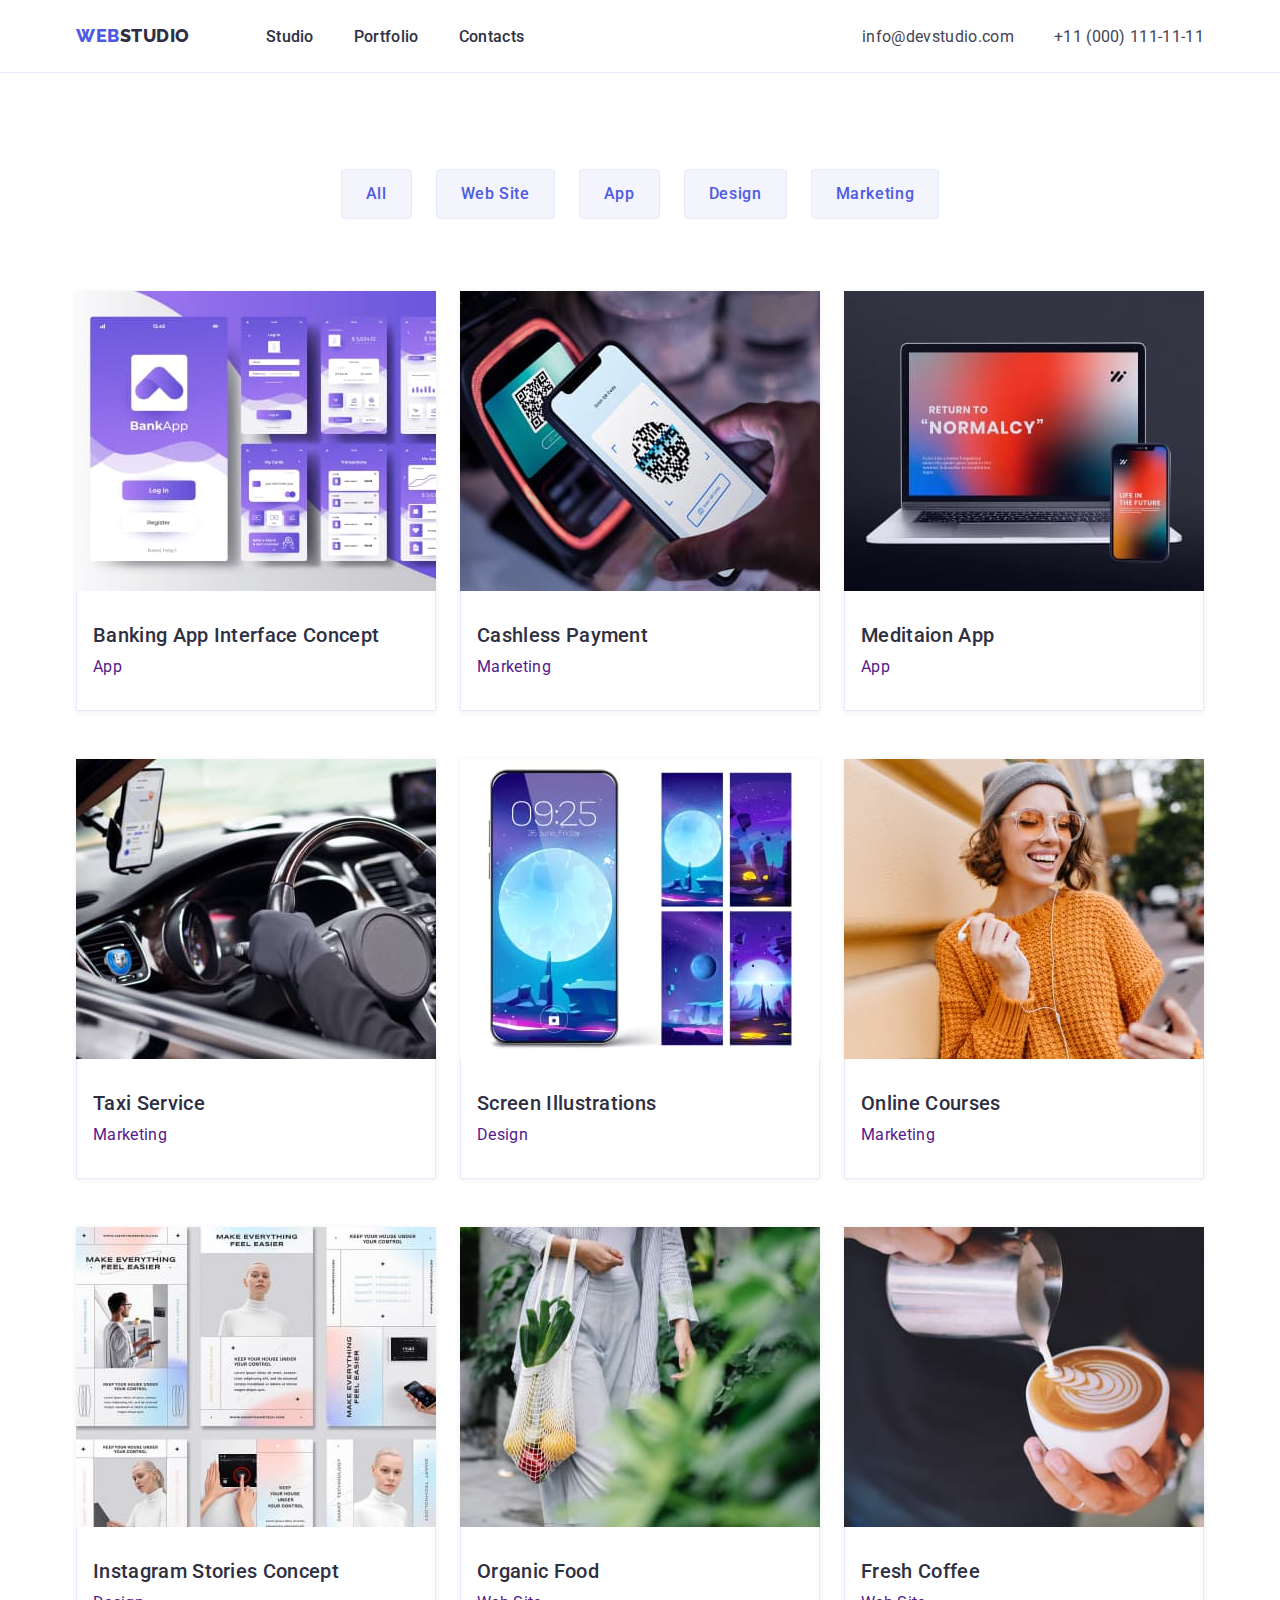
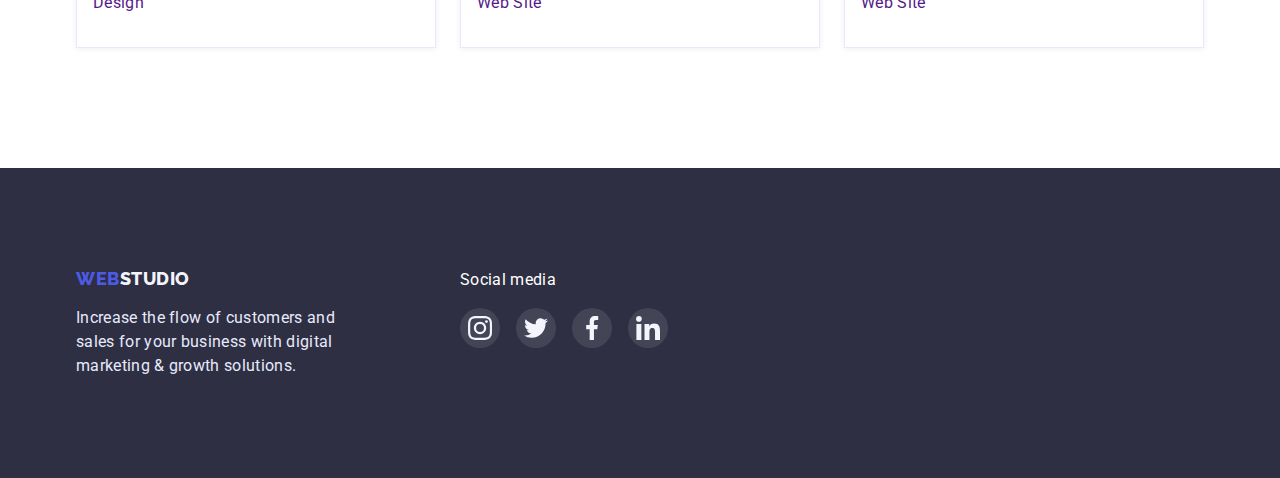
==== portfolio.html @ ed665ac8 "Initial commit" ====
<!DOCTYPE html>
<html lang="en">
  <head>
    <meta charset="UTF-8" />
    <meta http-equiv="X-UA-Compatible" content="IE=edge" />
    <meta name="viewport" content="width=device-width, initial-scale=1.0" />
    <link rel="preconnect" href="https://fonts.googleapis.com" />
    <link rel="preconnect" href="https://fonts.gstatic.com" crossorigin />
    <link
      href="https://fonts.googleapis.com/css2?family=Roboto:wght@400;500;700&family=Raleway:wght@800&display=swap"
      rel="stylesheet"
    />
    <link
      rel="stylesheet"
      href="https://cdnjs.cloudflare.com/ajax/libs/modern-normalize/1.0.0/modern-normalize.min.css"
    />
    <link rel="stylesheet" href="css/styles.css" />
    <title>Portfolio</title>
  </head>
  <body class="body">
    <header class="header">
      <div class="container flex-header">
        <!--Navigation-->
        <a class="header-logo-left" href="."
          >Web<span class="header-logo-right">Studio</span></a
        >
        <nav class="navigation">
          <!--Logo-->

          <ul class="nav-ul">
            <li><a class="nav-a" href=".">Studio</a></li>
            <li><a class="nav-a" href="portfolio.html">Portfolio</a></li>
            <li><a class="nav-a" href="">Contacts</a></li>
          </ul>
        </nav>
        <address class="address">
          <ul class="address-ul">
            <li>
              <a class="address-a" href="mailto:info@devstudio.com"
                >info@devstudio.com</a
              >
            </li>
            <li>
              <a class="address-a" href="tel:+110001111111"
                >+11 (000) 111-11-11</a
              >
            </li>
          </ul>
        </address>
      </div>
    </header>
    <main class="portfolio-main">
      <!-- Hero -->
      <section class="portfolio-section-hero section">
        <div class="container">
          <h1 class="visually-hidden">Portfolio</h1>
          <!-- buttons -->
          <ul class="portfolio-hero-btns section-flex">
            <li>
              <button class="portfolio-hero-btn" type="button">All</button>
            </li>
            <li>
              <button class="portfolio-hero-btn" type="button">Web Site</button>
            </li>
            <li>
              <button class="portfolio-hero-btn" type="button">App</button>
            </li>
            <li>
              <button class="portfolio-hero-btn" type="button">Design</button>
            </li>
            <li>
              <button class="portfolio-hero-btn" type="button">
                Marketing
              </button>
            </li>
          </ul>
          <!-- images -->
          <ul class="portfolio-hero-ul">
            <li class="portfolio-hero-items">
              <a class="portfolio-hero-a" href="">
                <img
                  class="portfolio-hero-img"
                  src="./images/portfolio/img-portfolio1.jpg"
                  alt="Banking App Interface"
                />
                <div class="portfolio-hero-text">
                  <h2 class="portfolio-hero-h2">
                    Banking App Interface Concept
                  </h2>
                  <p class="portfolio-hero-p">App</p>
                </div>
              </a>
            </li>
            <li class="portfolio-hero-items">
              <a class="portfolio-hero-a" href="">
                <img
                  class="portfolio-hero-img"
                  src="./images/portfolio/img-portfolio2.jpg"
                  alt="Cashless payment"
                />
                <div class="portfolio-hero-text">
                  <h2 class="portfolio-hero-h2">Cashless Payment</h2>
                  <p class="portfolio-hero-p">Marketing</p>
                </div>
              </a>
            </li>
            <li class="portfolio-hero-items">
              <a class="portfolio-hero-a" href="">
                <img
                  class="portfolio-hero-img"
                  src="./images/portfolio/img-portfolio3.jpg"
                  alt="Title pages mediation app"
                />
                <div class="portfolio-hero-text">
                  <h2 class="portfolio-hero-h2">Meditaion App</h2>
                  <p class="portfolio-hero-p">App</p>
                </div>
              </a>
            </li>
            <li class="portfolio-hero-items">
              <a class="portfolio-hero-a" href="">
                <img
                  class="portfolio-hero-img"
                  src="./images/portfolio/img-portfolio4.jpg"
                  alt="Taxi cab"
                />
                <div class="portfolio-hero-text">
                  <h2 class="portfolio-hero-h2">Taxi Service</h2>
                  <p class="portfolio-hero-p">Marketing</p>
                </div>
              </a>
            </li>
            <li class="portfolio-hero-items">
              <a class="portfolio-hero-a" href="">
                <img
                  class="portfolio-hero-img"
                  src="./images/portfolio/img-portfolio5.jpg"
                  alt="Screen Illustration"
                />
                <div class="portfolio-hero-text">
                  <h2 class="portfolio-hero-h2">Screen Illustrations</h2>
                  <p class="portfolio-hero-p">Design</p>
                </div>
              </a>
            </li>
            <li class="portfolio-hero-items">
              <a class="portfolio-hero-a" href="">
                <img
                  class="portfolio-hero-img"
                  src="./images/portfolio/img-portfolio6.jpg"
                  alt="Smiling girl"
                />
                <div class="portfolio-hero-text">
                  <h2 class="portfolio-hero-h2">Online Courses</h2>
                  <p class="portfolio-hero-p">Marketing</p>
                </div>
              </a>
            </li>
            <li class="portfolio-hero-items">
              <a class="portfolio-hero-a" href="">
                <img
                  class="portfolio-hero-img"
                  src="./images/portfolio/img-portfolio7.jpg"
                  alt="Instagram images"
                />
                <div class="portfolio-hero-text">
                  <h2 class="portfolio-hero-h2">Instagram Stories Concept</h2>
                  <p class="portfolio-hero-p">Design</p>
                </div>
              </a>
            </li>
            <li class="portfolio-hero-items">
              <a class="portfolio-hero-a" href="">
                <img
                  class="portfolio-hero-img"
                  src="./images/portfolio/img-portfolio8.jpg"
                  alt="Girl carrying fruit"
                />
                <div class="portfolio-hero-text">
                  <h2 class="portfolio-hero-h2">Organic Food</h2>
                  <p class="portfolio-hero-p">Web Site</p>
                </div>
              </a>
            </li>
            <li class="portfolio-hero-items">
              <a class="portfolio-hero-a" href="">
                <img
                  class="portfolio-hero-img"
                  src="./images/portfolio/img-portfolio9.jpg"
                  alt="Cup of fresh Coffee"
                />
                <div class="portfolio-hero-text">
                  <h2 class="portfolio-hero-h2">Fresh Coffee</h2>
                  <p class="portfolio-hero-p">Web Site</p>
                </div>
              </a>
            </li>
          </ul>
        </div>
      </section>
    </main>
    <footer class="footer">
      <div class="container flex-footer">
        <div class="footer-text flex-column">
          <!--Logo-->
          <a class="footer-logo-left" href="."
            >Web<span class="footer-logo-right">Studio</span></a
          >
          <p class="footer-p">
            Increase the flow of customers and sales for your business with
            digital marketing & growth solutions.
          </p>
        </div>
        <div class="footer-social flex-column">
          <p class="footer-social-p">Social media</p>
          <ul class="footer-social-ul">
            <li class="footer-social-item">
              <a
                class="footer-social-links social-links flex-center"
                href="https://instagram.com/"
                aria-label="Instagram link"
                target="_blank"
                rel="noreferrer noopener"
              >
                <svg class="footer-social-icon">
                  <use href="./images/icons.svg#icon-instagram-2"></use>
                </svg>
              </a>
            </li>
            <li class="footer-social-item">
              <a
                class="footer-social-links social-links flex-center"
                href="https://twitter.com/"
                aria-label="Twitter link"
                target="_blank"
                rel="noreferrer noopener"
              >
                <svg class="footer-social-icon">
                  <use href="./images/icons.svg#icon-twitter-1"></use>
                </svg>
              </a>
            </li>
            <li class="footer-social-item">
              <a
                class="footer-social-links social-links flex-center"
                href="https://facebook.com/"
                aria-label="Facebook link"
                target="_blank"
                rel="noreferrer noopener"
              >
                <svg class="footer-social-icon">
                  <use href="./images/icons.svg#icon-facebook-1"></use>
                </svg>
              </a>
            </li>
            <li class="footer-social-item">
              <a
                class="footer-social-links social-links flex-center"
                href="https://linkedin.com/"
                aria-label="Linkedin link"
                target="_blank"
                rel="noreferrer noopener"
              >
                <svg class="footer-social-icon">
                  <use href="./images/icons.svg#icon-linkedin-1"></use>
                </svg>
              </a>
            </li>
          </ul>
        </div>
      </div>
    </footer>
  </body>
</html>
---- css/styles.css ----
/* variables */
:root {
  --col-iris: #4d5ae5;
  --col-ocean: #404bbf;
  --col-navy-blue: #2e2f42;
  --col-green: #31d0aa;
  --col-slate: #434455;
  --col-light-slate: #8e8f99;
  --col-cornflower: #e7e9fc;
  --col-cloud: #f4f4fd;
  --col-navy-blue-modal: rgba(46, 47, 66, 0.4);
  --col-grey: rgba(46, 47, 66, 0.7);
  --col-white: #ffffff;
  --col-background: #e5e5e5;
  --col-btn-shadow: rgba(0, 0, 0, 0.15);
  --col-btn-shadow1: rgba(0, 0, 0, 0.12);
  --col-btn-shadow2: rgba(0, 0, 0, 0.08);
  --col-btn-shadow3: rgba(0, 0, 0, 0.1);
  --col-background-footer: rgba(255, 255, 255, 0.1);
  --col-navy-blue-shadow1: rgba(46, 47, 66, 0.08);
  --col-navy-blue-shadow2: rgba(46, 47, 66, 0.16);
  --cont-max-width: 1440px;
  --cont-width: 1158px;
  --cont-padding-left: 15px;
  --cont-padding-right: 15px;
  --sect-flex-gap: 24px;
}
/* margin 0 */
h1,
h2,
h3,
p {
  margin: 0;
}
/* ul flex */
ul {
  margin: 0;
  padding: 0;
  display: flex;
  list-style: none;
}
/* images */
img {
  display: block;
}
/* container */
.container {
  width: var(--cont-width);
  padding-left: var(--cont-padding-left);
  padding-right: var(--cont-padding-right);
  margin-left: auto;
  margin-right: auto;
}
/* flex-column */
.flex-column {
  display: flex;
  flex-direction: column;
  justify-content: center;
}
.flex-center {
  display: flex;
  justify-content: center;
  align-items: center;
}
/* flex-header */
.flex-header {
  display: flex;
  align-items: baseline;
}
/* for sections */
.section {
  padding: 120px 0px;
}

.section-flex {
  gap: var(--sect-flex-gap);
}

/* body */
.body {
  font-family: "Roboto", sans-serif;
  letter-spacing: 0.02em;
  color: var(--col-slate);
}
/* header */
.header {
  border-bottom: 1px solid var(--col-cornflower);
  padding-top: 24px;
  padding-bottom: 24px;
}

/* logo */
.header-logo-left {
  font-family: "Raleway", sans-serif;
  font-weight: 800;
  font-size: 18px;
  line-height: calc(24 / 18);
  letter-spacing: 0.03em;
  text-transform: uppercase;
  text-decoration: none;
  color: var(--col-iris);
  margin-right: 76px;
}
.header-logo-right {
  color: var(--col-navy-blue);
}
/* nav */
.navigation {
  margin-right: auto;
}
.nav-ul {
  gap: 40px;
}
.nav-a {
  font-weight: 500;
  line-height: calc(24 / 18);
  color: var(--col-navy-blue);
  text-decoration: none;
}
.nav-a:hover,
.nav-a:focus {
  color: var(--col-ocean);
}

/* address */
.address-ul {
  gap: 40px;
}

.address-a {
  font-style: normal;
  text-decoration: none;
  color: var(--col-slate);
}
.address-a:focus,
.address-a:hover {
  color: var(--col-ocean);
}
/* index */
/* main */
/* index hero */
.index-section-hero {
  background-color: var(--col-grey);
  background-image: linear-gradient(
      to right,
      rgba(46, 47, 66, 0.7),
      rgba(46, 47, 66, 0.7)
    ),
    url(../images/index/hero/img-hero-bg.jpg);
  background-repeat: no-repeat;
  background-position: center;
  background-size: cover;
  max-width: var(--cont-max-width);
  margin-left: auto;
  margin-right: auto;
  padding: 188px 0px;
}
.index-hero-h1 {
  width: 494px;
  color: var(--col-white);
  text-align: center;
  font-size: 56px;
  line-height: calc(60 / 56);
  margin-right: auto;
  margin-left: auto;
  margin-bottom: 48px;
}
.index-hero-btn {
  font-family: inherit;
  color: var(--col-white);
  cursor: pointer;
  background-color: var(--col-iris);
  font-weight: 500;
  line-height: calc(24 / 16);
  letter-spacing: 0.04em;
  box-shadow: 0px 4px 4px var(--col-btn-shadow);
  border: none;
  border-radius: 4px;
  padding: 16px 32px;
  display: block;
  margin-right: auto;
  margin-left: auto;
}
.index-hero-btn:focus,
.index-hero-btn:hover {
  background-color: var(--col-ocean);
}
.visually-hidden {
  position: absolute;
  width: 1px;
  height: 1px;
  margin: -1px;
  border: 0;
  padding: 0;

  white-space: nowrap;
  clip-path: inset(100%);
  clip: rect(0 0 0 0);
  overflow: hidden;
}
/* index section1 strategy*/

.index-section-strategy-ul {
}
.index-section-strategy-item {
  line-height: calc(24 / 16);
  flex-basis: calc(
    (
        var(--cont-width) - var(--cont-padding-left) - var(--cont-padding-right) -
          var(--sect-flex-gap) * 3
      ) / 4
  );
  gap: 8px;
}

.index-section-strategy-icon-bg {
  background-color: var(--col-cloud);
  border-radius: 4px;
  width: 100%;
  height: 112px;
}
.index-section-strategy-icon {
  width: 64px;
  height: 64px;
}
.index-section-strategy-h3 {
  font-weight: 500;
  font-size: 20px;
  line-height: calc(24 / 20);
  color: var(--col-navy-blue);
}
.index-section-work {
  padding-top: 0px;
}
/* index section2 work */
.index-section-work-h2 {
  font-size: 36px;
  line-height: calc(40 / 36);
  text-align: center;
  text-transform: capitalize;
  color: var(--col-navy-blue);
  margin-bottom: 72px;
}
.index-section-work-ul {
}
.index-section-work-item {
  border: 1px solid var(--col-cornflower);
  flex-basis: calc(
    (
        var(--cont-width) - var(--cont-padding-left) - var(--cont-padding-right) -
          var(--sect-flex-gap) * 2
      ) / 3
  );
}
.index-section-work-img-work {
  width: 360px;
  height: 300px;
}
/* index section3 team */
.index-section-team {
  background-color: var(--col-cloud);
}
.index-section-team-h2 {
  font-size: 36px;
  line-height: calc(40 / 36);
  text-align: center;
  text-transform: capitalize;
  margin-bottom: 72px;
}
.index-section-team-cards {
}
.index-section-team-cards-item {
  background-color: var(--col-white);
  box-shadow: 0px 1px 6px var(--col-navy-blue-shadow1),
    0px 1px 1px var(--col-navy-blue-shadow2),
    0px 2px 1px var(--col-navy-blue-shadow1);
  border-radius: 0px 0px 4px 4px;
  flex-basis: calc(
    (
        var(--cont-width) - var(--cont-padding-left) - var(--cont-padding-right) -
          var(--sect-flex-gap) * 3
      ) / 4
  );
}
.index-section-team-cards-img {
  width: 264px;
  height: 260px;
}
.index-section-team-cards-text {
  padding: 32px 0;
  align-items: center;
  gap: 8px;
}
.index-section-team-cards-h3 {
  font-weight: 500;
  font-size: 20px;
  line-height: calc(24 / 20);
  text-align: center;
  color: var(--col-navy-blue);
}
.index-section-team-cards-p {
  line-height: calc(24 / 16);
  text-align: center;
}
.index-section-team-cards-links {
  justify-content: center;
}
.index-section-team-cards-links-item {
  width: 40px;
  height: 40px;
}
.index-section-team-cards-link {
  background-color: var(--col-iris);
}
.index-section-team-cards-link:focus,
.index-section-team-cards-link:hover {
  background-color: var(--col-ocean);
}
/* icons social*/
.social-links {
  text-decoration: none;
  width: 100%;
  height: 100%;
  border-radius: 50%;
}
.index-section-team-icon {
  width: 16px;
  height: 16px;
}
/* Section4 Customers */
.index-section-customers {
  padding-top: 130px;
}
.index-section-customers-ul {
  justify-content: center;
}
.index-section-customers-item {
  width: 168px;
  height: 88px;
}
.index-section-customers-h2 {
  font-size: 36px;
  line-height: calc(40 / 36);
  text-align: center;
  text-transform: capitalize;
  color: var(--col-navy-blue);
  margin-bottom: 72px;
}
.index-section-customers-link {
  text-decoration: none;
  width: 100%;
  height: 100%;
  border: 1px solid var(--col-light-slate);
  color: var(--col-light-slate);
  border-radius: 4px;
}
.index-section-customers-link:focus,
.index-section-customers-link:hover {
  border: 1px solid var(--col-ocean);
  color: var(--col-ocean);
}
.index-section-customers-svg {
  width: 104px;
  height: 56px;
  fill: currentColor;
}
/* footer */

.footer {
  background-color: var(--col-navy-blue);
  padding: 100px 0px;
}
.flex-footer {
  display: flex;
  align-items: baseline;
  gap: 120px;
}
/* text */
.footer-text {
  width: 264px;
  gap: 16px;
}
.footer-logo-left {
  font-family: "Raleway", sans-serif;
  font-weight: 800;
  font-size: 18px;
  line-height: calc(22 / 18);
  letter-spacing: 0.03em;
  text-transform: uppercase;
  text-decoration: none;
  color: var(--col-iris);
  display: block;
}
.footer-logo-right {
  color: var(--col-cloud);
}

.footer-p {
  color: var(--col-cornflower);
  line-height: calc(24 / 16);
}
/* social */
.footer-social {
  gap: 16px;
}
.footer-social-ul {
  gap: 16px;
}
.footer-social-item {
  width: 40px;
  height: 40px;
}
.footer-social-p {
  font-size: 16px;
  line-height: calc(24 / 16);
  font-weight: 500px;
  color: var(--col-white);
  text-align: left;
}
.footer-social-links {
  background-color: var(--col-background-footer);
}
.footer-social-links:focus,
.footer-social-links:hover {
  background-color: var(--col-green);
}
.footer-social-icon {
  width: 24px;
  height: 24px;
}
/* portfolio */
/* main */
/* hero */
.portfolio-section-hero {
  padding-top: 96px;
}
.portfolio-hero-btns {
  justify-content: center;
  margin-bottom: 72px;
}
.portfolio-hero-btn {
  font-family: inherit;
  font-weight: 500;
  font-size: 16px;
  line-height: calc(24 / 16);
  letter-spacing: 0.04em;
  color: var(--col-iris);
  cursor: pointer;
  background-color: var(--col-cloud);
  border: 1px solid var(--col-cornflower);
  border-radius: 4px;
  padding: 12px 24px;
}
.portfolio-hero-btn:focus,
.portfolio-hero-btn:hover {
  color: var(--col-white);
  background-color: var(--col-ocean);
  box-shadow: 0px 2px 2px var(--col-btn-shadow1),
    0px 2px 1px var(--col-btn-shadow2), 0px 3px 1px var(--col-btn-shadow3);
}
.portfolio-hero-ul {
  flex-wrap: wrap;
  gap: 48px var(--sect-flex-gap);
}
.portfolio-hero-items {
  flex-basis: calc(
    (
        var(--cont-width) - var(--cont-padding-left) - var(--cont-padding-right) -
          var(--sect-flex-gap) * 2
      ) / 3
  );
}

.portfolio-hero-a {
  text-decoration: none;
  display: block;
  box-shadow: 0 1px 6px var(--col-navy-blue-shadow1);
}
.portfolio-hero-a:focus,
.portfolio-hero-a:hover {
  box-shadow: 0 2px 1px var(--col-navy-blue-shadow1),
    0 1px 1px var(--col-navy-blue-shadow2),
    0 1px 6px var(--col-navy-blue-shadow1);
}

.portfolio-hero-img {
  width: 360px;
  height: 300px;
}
.portfolio-hero-text {
  border-left: 1px solid var(--col-cornflower);
  border-right: 1px solid var(--col-cornflower);
  border-bottom: 1px solid var(--col-cornflower);
  padding-top: 32px;
  padding-bottom: 31.2px;
  padding-left: 16px;
  display: flex;
  flex-direction: column;
  justify-content: center;
  gap: 8px;
}
.portfolio-hero-h2 {
  font-weight: 500;
  font-size: 20px;
  line-height: calc(24 / 20);
  color: var(--col-navy-blue);
}
.portfolio-hero-p {
  line-height: calc(24 / 16);
}
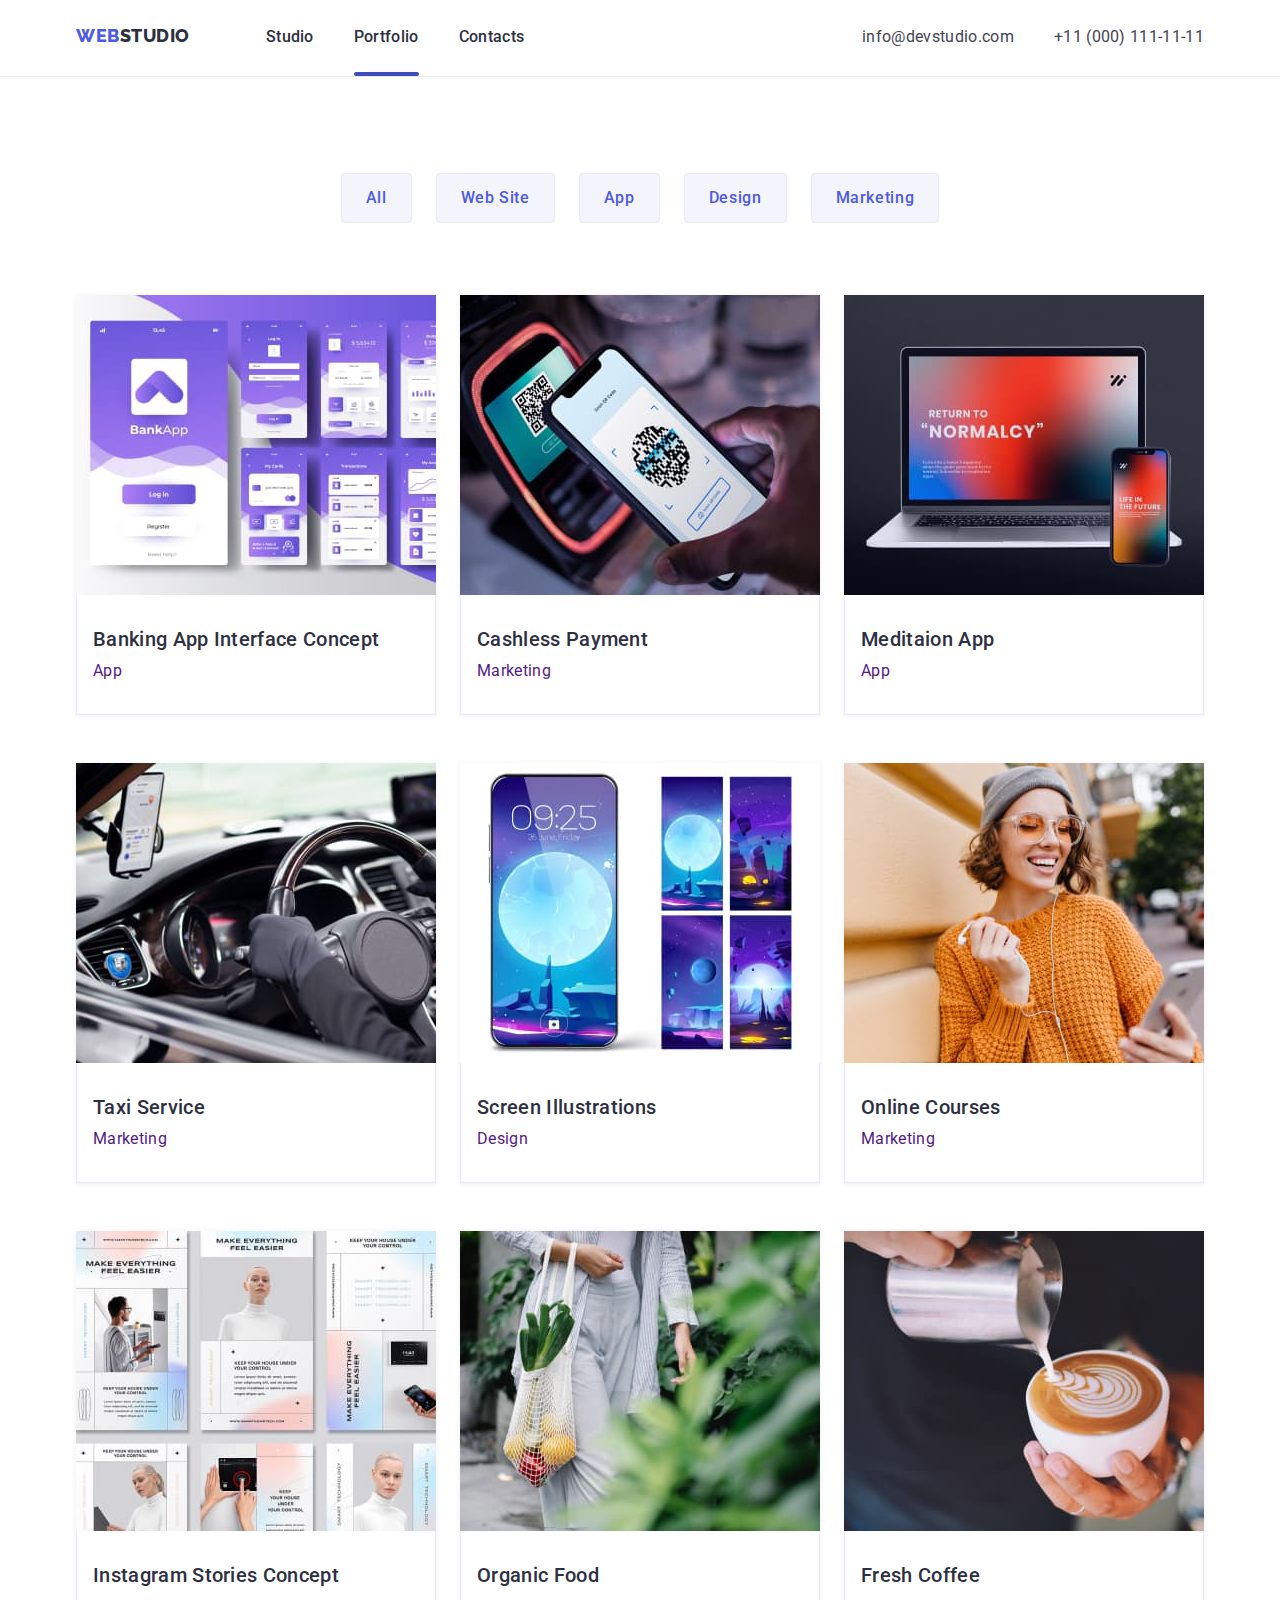
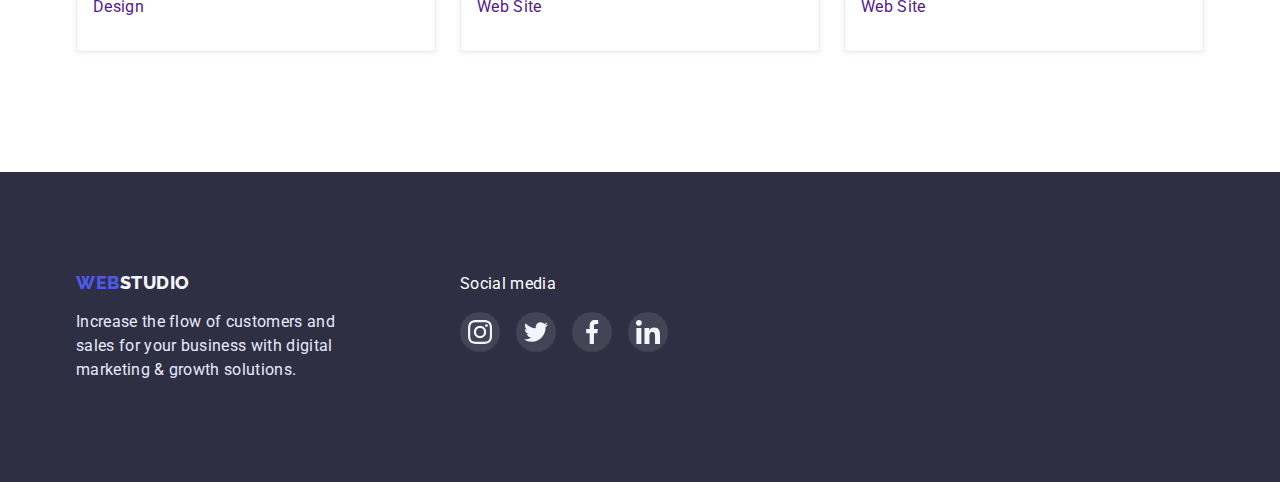
==== commit 50b91af8: "line in header" ====
--- a/portfolio.html
+++ b/portfolio.html
@@ -18,7 +18,7 @@
     <title>Portfolio</title>
   </head>
   <body class="body">
-    <header class="header">
+    <header class="header header-portfolio">
       <div class="container flex-header">
         <!--Navigation-->
         <a class="header-logo-left" href="."
@@ -29,7 +29,9 @@
 
           <ul class="nav-ul">
             <li><a class="nav-a" href=".">Studio</a></li>
-            <li><a class="nav-a" href="portfolio.html">Portfolio</a></li>
+            <li>
+              <a class="nav-a current-page" href="portfolio.html">Portfolio</a>
+            </li>
             <li><a class="nav-a" href="">Contacts</a></li>
           </ul>
         </nav>
--- a/css/styles.css
+++ b/css/styles.css
@@ -84,9 +84,11 @@
 }
 /* header */
 .header {
+  padding-top: 24px;
+  padding-bottom: 28px;
+}
+.header-portfolio {
   border-bottom: 1px solid var(--col-cornflower);
-  padding-top: 24px;
-  padding-bottom: 24px;
 }
 
 /* logo */
@@ -111,11 +113,26 @@
 .nav-ul {
   gap: 40px;
 }
+.nav-li {
+}
+
 .nav-a {
+  position: relative;
   font-weight: 500;
   line-height: calc(24 / 18);
   color: var(--col-navy-blue);
   text-decoration: none;
+}
+
+.current-page::after {
+  display: block;
+  content: "";
+  width: 100%;
+  height: 4px;
+  background-color: var(--col-ocean);
+  border-radius: 4px;
+  position: absolute;
+  top: calc(100% + 26px);
 }
 .nav-a:hover,
 .nav-a:focus {
